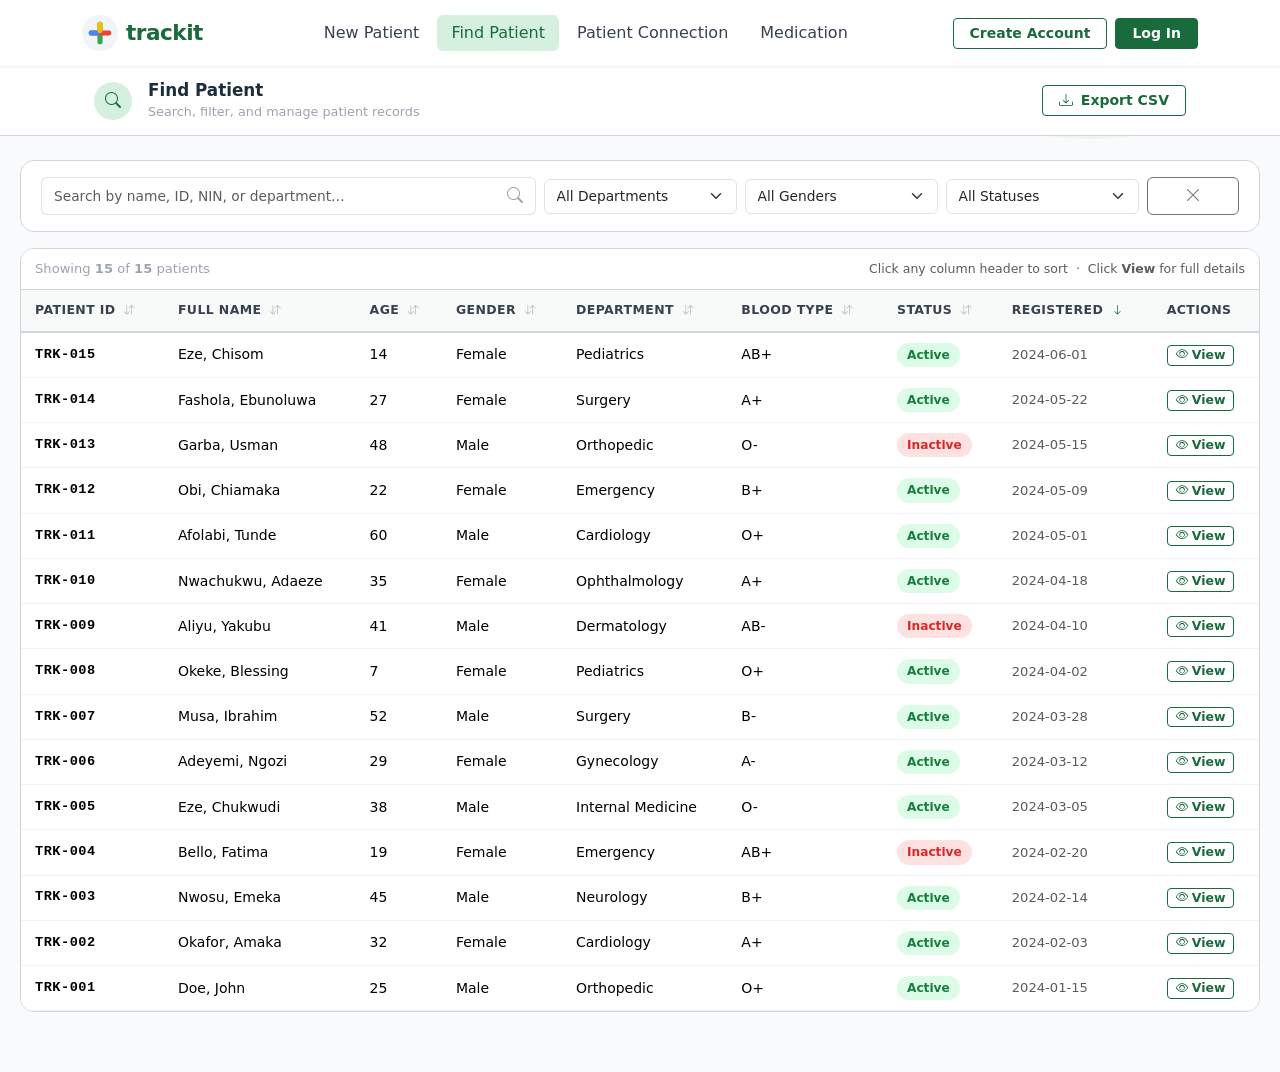
==== find-patient.html @ 2c320062 "feat: add find patient page with search, filter, and table functionality" ====
<!DOCTYPE html>
<html lang="en">

<head>
    <meta charset="UTF-8" />
    <meta name="viewport" content="width=device-width, initial-scale=1.0" />
    <title>Trackit – Find Patient</title>

    <link href="https://cdn.jsdelivr.net/npm/bootstrap@5.3.3/dist/css/bootstrap.min.css" rel="stylesheet" />
    <link href="https://cdn.jsdelivr.net/npm/bootstrap-icons@1.11.3/font/bootstrap-icons.min.css" rel="stylesheet" />
    <link rel="stylesheet" href="css/styles.css" />

    <style>
        body {
            background: var(--bg);
        }

        .page-deco {
            position: fixed;
            top: 0;
            right: 0;
            width: 28%;
            z-index: 0;
            pointer-events: none;
            opacity: .4;
        }

        /* ── Page header ───────────────────────── */
        .page-header {
            position: relative;
            z-index: 10;
            background: white;
            border-bottom: 1.5px solid var(--border);
            padding: 14px 0;
        }

        .page-header h1 {
            font-size: 1.05rem;
            font-weight: 700;
            color: var(--text-dark);
            margin: 0;
        }

        .page-header p {
            font-size: .8rem;
            color: var(--text-muted);
            margin: 2px 0 0;
        }

        /* ── Content area ──────────────────────── */
        .content-wrap {
            position: relative;
            z-index: 10;
            max-width: 1280px;
            margin: 24px auto 60px;
            padding: 0 20px;
        }

        /* ── Filter bar ────────────────────────── */
        .filter-bar {
            background: white;
            border: 1.5px solid var(--border);
            border-radius: var(--radius-lg);
            padding: 16px 20px;
            margin-bottom: 16px;
        }

        .filter-bar .form-control,
        .filter-bar .form-select {
            font-size: .86rem;
        }

        #searchInput {
            border-right: none;
        }

        .search-icon-addon {
            background: white;
            border-left: none;
            color: var(--text-muted);
        }

        /* ── Table card ────────────────────────── */
        .table-card {
            background: white;
            border: 1.5px solid var(--border);
            border-radius: var(--radius-lg);
            overflow: hidden;
        }

        .table-card .table {
            margin: 0;
            font-size: .875rem;
        }

        .table-card .table thead th {
            position: sticky;
            top: 0;
            z-index: 5;
            background: #f8faf9;
            border-bottom: 2px solid var(--border);
            color: var(--text-mid);
            font-weight: 600;
            font-size: .78rem;
            text-transform: uppercase;
            letter-spacing: .4px;
            padding: 11px 14px;
            white-space: nowrap;
        }

        .table-card .table tbody td {
            padding: 10px 14px;
            vertical-align: middle;
            border-color: #f0f2f4;
        }

        .table-card .table tbody tr:hover {
            background: #f8fdf9;
        }

        /* Sortable column header */
        .sort-th {
            cursor: pointer;
            user-select: none;
        }

        .sort-th:hover {
            background: var(--green-light) !important;
            color: var(--green-dark);
        }

        .sort-icon {
            font-size: .68rem;
            opacity: .35;
            margin-left: 4px;
            transition: opacity .15s;
        }

        .sort-icon.active {
            opacity: 1;
            color: var(--green-dark);
        }

        /* Patient ID cell */
        .patient-id-cell {
            font-family: monospace;
            font-size: .85rem;
            font-weight: 700;
            color: var(--green-dark);
            letter-spacing: .5px;
        }

        /* ── Result count bar ──────────────────── */
        .result-bar {
            display: flex;
            align-items: center;
            justify-content: space-between;
            padding: 10px 14px;
            border-bottom: 1.5px solid var(--border);
            background: white;
            font-size: .82rem;
        }

        #resultCount {
            color: var(--text-muted);
        }

        /* ── Patient detail modal ──────────────── */
        .modal-detail-grid {
            display: grid;
            grid-template-columns: 1fr 1fr;
            gap: 12px 24px;
        }

        .detail-item label {
            font-size: .72rem;
            font-weight: 700;
            text-transform: uppercase;
            letter-spacing: .4px;
            color: var(--text-muted);
            margin-bottom: 2px;
        }

        .detail-item p {
            font-size: .9rem;
            font-weight: 500;
            color: var(--text-dark);
            margin: 0;
        }

        .modal-section-title {
            font-size: .78rem;
            font-weight: 700;
            text-transform: uppercase;
            letter-spacing: .5px;
            color: var(--green-dark);
            margin: 16px 0 10px;
            display: flex;
            align-items: center;
            gap: 8px;
        }

        .modal-section-title::after {
            content: '';
            flex: 1;
            height: 1px;
            background: var(--border);
        }

        @media (max-width: 768px) {
            .content-wrap {
                padding: 0 12px;
            }

            .page-deco {
                display: none;
            }

            .modal-detail-grid {
                grid-template-columns: 1fr;
            }

            .filter-row {
                flex-direction: column;
            }
        }
    </style>
</head>

<body>

    <!-- Subtle decoration -->
    <svg class="page-deco" viewBox="0 0 500 400" fill="none" xmlns="http://www.w3.org/2000/svg" aria-hidden="true">
        <path d="M500 0 L0 0 L0 180
             C80 158,190 215,320 185
             C420 162,475 200,500 185 Z" fill="#d6f0e0" />
    </svg>

    <!-- ── Navbar ─────────────────────────────────────── -->
    <nav class="navbar navbar-expand-lg" style="position:relative;z-index:200;">
        <div class="container-xl">
            <a class="navbar-brand d-flex align-items-center gap-2" href="index.html">
                <svg width="36" height="36" viewBox="0 0 42 42" fill="none" aria-hidden="true">
                    <circle cx="21" cy="21" r="21" fill="#f1f5f9" />
                    <rect x="18" y="8" width="6" height="26" rx="2" fill="#34a853" />
                    <rect x="8" y="18" width="26" height="6" rx="2" fill="#ea4335" />
                    <rect x="8" y="18" width="13" height="6" rx="2" fill="#4285f4" />
                    <rect x="18" y="8" width="6" height="13" rx="2" fill="#fbbc05" />
                </svg>
                <span class="brand-name">trackit</span>
            </a>
            <button class="navbar-toggler border-0" type="button" data-bs-toggle="collapse" data-bs-target="#navMenu"
                aria-controls="navMenu" aria-expanded="false" aria-label="Toggle navigation">
                <span class="navbar-toggler-icon"></span>
            </button>
            <div class="collapse navbar-collapse" id="navMenu">
                <ul class="navbar-nav mx-auto gap-1">
                    <li class="nav-item">
                        <a class="nav-link" href="new-patient.html">New Patient</a>
                    </li>
                    <li class="nav-item">
                        <a class="nav-link active" href="find-patient.html">Find Patient</a>
                    </li>
                    <li class="nav-item"><a class="nav-link" href="#">Patient Connection</a></li>
                    <li class="nav-item"><a class="nav-link" href="#">Medication</a></li>
                </ul>
                <div class="d-flex gap-2 mt-2 mt-lg-0">
                    <a href="#" class="btn btn-outline-primary btn-sm px-3">Create Account</a>
                    <a href="login.html" class="btn btn-primary btn-sm px-3">Log In</a>
                </div>
            </div>
        </div>
    </nav>

    <!-- ── Page header ─────────────────────────────────── -->
    <div class="page-header">
        <div class="container-xl px-4">
            <div class="d-flex align-items-center justify-content-between">
                <div class="d-flex align-items-center gap-3">
                    <div style="width:38px;height:38px;border-radius:50%;
                      background:var(--green-light);display:flex;
                      align-items:center;justify-content:center;flex-shrink:0;">
                        <i class="bi bi-search" style="color:var(--green-dark);"></i>
                    </div>
                    <div>
                        <h1>Find Patient</h1>
                        <p>Search, filter, and manage patient records</p>
                    </div>
                </div>
                <button id="exportBtn" class="btn btn-outline-primary btn-sm px-3 d-flex align-items-center gap-2">
                    <i class="bi bi-download"></i>
                    <span class="d-none d-sm-inline">Export CSV</span>
                </button>
            </div>
        </div>
    </div>

    <!-- ── Main content ────────────────────────────────── -->
    <div class="content-wrap">

        <!-- Filter bar -->
        <div class="filter-bar">
            <div class="row g-2 align-items-center">
                <!-- Search -->
                <div class="col-12 col-md-5">
                    <div class="input-group">
                        <input type="text" id="searchInput" class="form-control"
                            placeholder="Search by name, ID, NIN, or department…" autocomplete="off" />
                        <span class="input-group-text search-icon-addon">
                            <i class="bi bi-search"></i>
                        </span>
                    </div>
                </div>
                <!-- Department filter -->
                <div class="col-6 col-md-2">
                    <select id="deptFilter" class="form-select">
                        <option value="">All Departments</option>
                    </select>
                </div>
                <!-- Gender filter -->
                <div class="col-6 col-md-2">
                    <select id="genderFilter" class="form-select">
                        <option value="">All Genders</option>
                        <option value="Male">Male</option>
                        <option value="Female">Female</option>
                    </select>
                </div>
                <!-- Status filter -->
                <div class="col-6 col-md-2">
                    <select id="statusFilter" class="form-select">
                        <option value="">All Statuses</option>
                        <option value="Active">Active</option>
                        <option value="Inactive">Inactive</option>
                    </select>
                </div>
                <!-- Clear filters -->
                <div class="col-6 col-md-1">
                    <button id="clearFiltersBtn" class="btn btn-outline-secondary w-100" title="Clear all filters">
                        <i class="bi bi-x-lg"></i>
                    </button>
                </div>
            </div>
        </div>

        <!-- Table card -->
        <div class="table-card">

            <!-- Result count + quick info -->
            <div class="result-bar">
                <span id="resultCount">Loading…</span>
                <span class="text-muted d-none d-sm-inline" style="font-size:.78rem;">
                    Click any column header to sort &nbsp;·&nbsp;
                    Click <strong>View</strong> for full details
                </span>
            </div>

            <!-- Responsive table wrapper -->
            <div class="table-responsive">
                <table class="table table-hover align-middle">
                    <thead>
                        <tr>
                            <th class="sort-th" data-col="id">
                                Patient ID <i class="bi bi-arrow-down-up sort-icon" id="icon-id"></i>
                            </th>
                            <th class="sort-th" data-col="lastName">
                                Full Name <i class="bi bi-arrow-down-up sort-icon" id="icon-lastName"></i>
                            </th>
                            <th class="sort-th" data-col="age">
                                Age <i class="bi bi-arrow-down-up sort-icon" id="icon-age"></i>
                            </th>
                            <th class="sort-th" data-col="gender">
                                Gender <i class="bi bi-arrow-down-up sort-icon" id="icon-gender"></i>
                            </th>
                            <th class="sort-th" data-col="department">
                                Department <i class="bi bi-arrow-down-up sort-icon" id="icon-department"></i>
                            </th>
                            <th class="sort-th" data-col="bloodType">
                                Blood Type <i class="bi bi-arrow-down-up sort-icon" id="icon-bloodType"></i>
                            </th>
                            <th class="sort-th" data-col="status">
                                Status <i class="bi bi-arrow-down-up sort-icon" id="icon-status"></i>
                            </th>
                            <th class="sort-th" data-col="registeredDate">
                                Registered <i class="bi bi-arrow-down sort-icon active" id="icon-registeredDate"></i>
                            </th>
                            <th>Actions</th>
                        </tr>
                    </thead>
                    <tbody id="patientTableBody">
                        <tr>
                            <td colspan="9" class="text-center py-4 text-muted">
                                <div class="spinner-border spinner-border-sm me-2" role="status" aria-hidden="true">
                                </div>
                                Loading patients…
                            </td>
                        </tr>
                    </tbody>
                </table>
            </div>

        </div><!-- /.table-card -->

    </div><!-- /.content-wrap -->

    <!-- ── Patient detail modal ─────────────────────────── -->
    <div class="modal fade" id="patientModal" tabindex="-1" aria-labelledby="patientModalLabel" aria-hidden="true">
        <div class="modal-dialog modal-lg modal-dialog-scrollable">
            <div class="modal-content">

                <div class="modal-header border-0 pb-0">
                    <div>
                        <div class="d-flex align-items-center gap-3 mb-1">
                            <span class="fw-bold" style="font-family:monospace;font-size:1.1rem;
                                           color:var(--green-dark);" id="modalPatientId">TRK-000</span>
                            <span id="modalStatusBadge" class="badge-active">Active</span>
                        </div>
                        <h5 class="modal-title fw-bold" id="patientModalLabel"
                            style="color:var(--text-dark);font-size:1.2rem;" id="modalName">Patient Name</h5>
                    </div>
                    <button type="button" class="btn-close" data-bs-dismiss="modal" aria-label="Close"></button>
                </div>

                <div class="modal-body pt-0">

                    <div class="modal-section-title">Personal Information</div>
                    <div class="modal-detail-grid">
                        <div class="detail-item">
                            <label>National ID (NIN)</label>
                            <p id="modalNin">—</p>
                        </div>
                        <div class="detail-item">
                            <label>Gender</label>
                            <p id="modalGender">—</p>
                        </div>
                        <div class="detail-item">
                            <label>Age</label>
                            <p id="modalAge">—</p>
                        </div>
                        <div class="detail-item">
                            <label>Date of Birth</label>
                            <p id="modalDob">—</p>
                        </div>
                        <div class="detail-item">
                            <label>Mobile Number</label>
                            <p id="modalMobile">—</p>
                        </div>
                        <div class="detail-item">
                            <label>Email Address</label>
                            <p id="modalEmail">—</p>
                        </div>
                        <div class="detail-item">
                            <label>Blood Type</label>
                            <p id="modalBloodType">—</p>
                        </div>
                        <div class="detail-item">
                            <label>Genotype</label>
                            <p id="modalGenotype">—</p>
                        </div>
                        <div class="detail-item">
                            <label>Department</label>
                            <p id="modalDept">—</p>
                        </div>
                        <div class="detail-item">
                            <label>Marital Status</label>
                            <p id="modalMarital">—</p>
                        </div>
                    </div>

                    <div class="modal-section-title">Address</div>
                    <div class="modal-detail-grid">
                        <div class="detail-item col-span-2">
                            <label>Street Address</label>
                            <p id="modalStreet">—</p>
                        </div>
                        <div class="detail-item">
                            <label>City / LGA</label>
                            <p id="modalCity">—</p>
                        </div>
                        <div class="detail-item">
                            <label>State</label>
                            <p id="modalState">—</p>
                        </div>
                        <div class="detail-item">
                            <label>Country</label>
                            <p id="modalCountry">—</p>
                        </div>
                        <div class="detail-item">
                            <label>ZIP / Postal Code</label>
                            <p id="modalZip">—</p>
                        </div>
                    </div>

                    <div class="modal-section-title">Registration</div>
                    <div class="modal-detail-grid">
                        <div class="detail-item">
                            <label>Registered Date</label>
                            <p id="modalRegistered">—</p>
                        </div>
                        <div class="detail-item">
                            <label>Record Status</label>
                            <p id="modalStatusText">—</p>
                        </div>
                    </div>

                </div><!-- /.modal-body -->

                <div class="modal-footer border-0 pt-0">
                    <a id="modalNewPatientLink" href="new-patient.html" class="btn btn-primary btn-sm px-3">
                        <i class="bi bi-person-plus me-1"></i>Register Another
                    </a>
                    <button type="button" class="btn btn-outline-secondary btn-sm px-3"
                        data-bs-dismiss="modal">Close</button>
                </div>

            </div>
        </div>
    </div>

    <!-- Toast container -->
    <div id="toastContainer" aria-live="polite" aria-atomic="true"></div>

    <script src="https://cdn.jsdelivr.net/npm/bootstrap@5.3.3/dist/js/bootstrap.bundle.min.js"></script>
    <!-- data.js MUST load before find-patient.js -->
    <script src="js/data.js"></script>
    <script src="js/find-patient.js"></script>
</body>

</html>
---- css/styles.css ----
/* ================================================================
   TRACKIT — Shared Stylesheet
   Bootstrap 5 overrides + custom design tokens + components
   ================================================================ */

:root {
	--green-dark: #1a6b3c;
	--green-main: #2e9e60;
	--green-light: #d6f0e0;
	--text-dark: #1a2e3b;
	--text-mid: #374151;
	--text-muted: #9ca3af;
	--border: #d1d5db;
	--white: #ffffff;
	--bg: #f9fafb;
	--radius-md: 8px;
	--radius-lg: 14px;
	--shadow-sm: 0 1px 3px rgba(0, 0, 0, .08);
	--shadow-md: 0 4px 16px rgba(0, 0, 0, .10);
}

/* ── Base ──────────────────────────────────────────── */
body {
	font-family: 'Segoe UI', system-ui, -apple-system, sans-serif;
	background: var(--bg);
	color: var(--text-mid);
}

/* ── Bootstrap primary overrides ───────────────────── */
.btn-primary {
	background-color: var(--green-dark) !important;
	border-color: var(--green-dark) !important;
	font-weight: 600;
}

.btn-primary:hover,
.btn-primary:focus,
.btn-primary:active {
	background-color: var(--green-main) !important;
	border-color: var(--green-main) !important;
	box-shadow: 0 0 0 0.2rem rgba(46, 158, 96, .3) !important;
}

.btn-outline-primary {
	color: var(--green-dark) !important;
	border-color: var(--green-dark) !important;
	font-weight: 600;
}

.btn-outline-primary:hover,
.btn-outline-primary:focus {
	background-color: var(--green-dark) !important;
	color: var(--white) !important;
}

.form-control:focus,
.form-select:focus {
	border-color: var(--green-main);
	box-shadow: 0 0 0 0.2rem rgba(46, 158, 96, .2);
}

.text-primary {
	color: var(--green-dark) !important;
}

.bg-primary {
	background-color: var(--green-dark) !important;
}

.border-primary {
	border-color: var(--green-dark) !important;
}

/* ── Navbar ─────────────────────────────────────────── */
.navbar {
	background: var(--white);
	box-shadow: var(--shadow-sm);
	padding: 10px 0;
	position: relative;
	z-index: 200;
}

.brand-name {
	font-size: 1.35rem;
	font-weight: 800;
	color: var(--green-dark);
	letter-spacing: -0.5px;
}

.navbar-nav .nav-link {
	color: var(--text-mid) !important;
	font-weight: 500;
	padding: 6px 14px !important;
	border-radius: 6px;
	transition: background 0.15s, color 0.15s;
}

.navbar-nav .nav-link:hover,
.navbar-nav .nav-link.active {
	color: var(--green-dark) !important;
	background: var(--green-light);
}

.navbar-toggler:focus {
	box-shadow: none;
}

/* ── Wave decorations ───────────────────────────────── */
.wave-light {
	position: fixed;
	right: 0;
	top: 60px;
	width: 52%;
	z-index: 0;
	pointer-events: none;
}

.wave-dark {
	position: fixed;
	right: 0;
	bottom: 0;
	width: 100%;
	z-index: 0;
	pointer-events: none;
}

/* ── Section headings ───────────────────────────────── */
.section-heading {
	display: flex;
	align-items: center;
	gap: 10px;
	margin-bottom: 14px;
}

.section-heading h2 {
	font-size: 1rem;
	font-weight: 700;
	color: var(--text-dark);
	margin: 0;
}

.section-icon {
	width: 32px;
	height: 32px;
	border-radius: 50%;
	background: var(--green-light);
	display: flex;
	align-items: center;
	justify-content: center;
	flex-shrink: 0;
}

.section-icon svg {
	width: 16px;
	height: 16px;
	fill: var(--green-dark);
}

/* ── Cards ──────────────────────────────────────────── */
.trackit-card {
	background: var(--white);
	border: 1.5px solid var(--border);
	border-radius: var(--radius-lg);
	padding: 22px 24px;
}

/* ── Sortable table ─────────────────────────────────── */
.table-sortable th[data-col] {
	cursor: pointer;
	user-select: none;
	white-space: nowrap;
}

.table-sortable th[data-col]:hover {
	background: var(--green-light);
	color: var(--green-dark);
}

.sort-icon {
	font-size: 0.72rem;
	opacity: 0.4;
	margin-left: 4px;
	transition: opacity 0.15s;
}

.sort-icon.active {
	opacity: 1;
	color: var(--green-dark);
}

/* ── Status badges ──────────────────────────────────── */
.badge-active {
	background: #dcfce7;
	color: #15803d;
	font-weight: 600;
	padding: 3px 10px;
	border-radius: 20px;
	font-size: 0.76rem;
	display: inline-block;
}

.badge-inactive {
	background: #fee2e2;
	color: #dc2626;
	font-weight: 600;
	padding: 3px 10px;
	border-radius: 20px;
	font-size: 0.76rem;
	display: inline-block;
}

/* ── Photo upload preview ────────────────────────────── */
.photo-preview {
	width: 100%;
	aspect-ratio: 4 / 3;
	border: 1.5px dashed var(--border);
	border-radius: var(--radius-md);
	background: repeating-conic-gradient(#f0f0f0 0% 25%, #fafafa 0% 50%) 0 0 / 20px 20px;
	display: flex;
	align-items: center;
	justify-content: center;
	overflow: hidden;
}

.photo-preview img {
	width: 100%;
	height: 100%;
	object-fit: cover;
	display: block;
}

/* ── Toast container ─────────────────────────────────── */
#toastContainer {
	position: fixed;
	top: 20px;
	right: 20px;
	z-index: 9999;
}

/* ── Login page ──────────────────────────────────────── */
.login-wrap {
	min-height: calc(100vh - 64px);
	display: flex;
	align-items: center;
	justify-content: center;
	position: relative;
	z-index: 10;
	padding: 40px 16px;
}

.login-card {
	background: var(--white);
	border: 1.5px solid var(--border);
	border-radius: var(--radius-lg);
	padding: 40px 40px 36px;
	width: 100%;
	max-width: 440px;
	box-shadow: var(--shadow-md);
}

/* ── Hero page ───────────────────────────────────────── */
.hero-wrap {
	position: relative;
	z-index: 10;
	min-height: calc(100vh - 64px);
	display: flex;
	align-items: center;
	justify-content: center;
	text-align: center;
	padding: 60px 16px;
}

.hero-wrap h1 {
	font-size: clamp(2rem, 5vw, 3rem);
	font-weight: 800;
	color: var(--text-dark);
	line-height: 1.2;
	margin-bottom: 20px;
}

.hero-wrap h1 em {
	font-style: italic;
}

.hero-wrap h1 span {
	color: var(--green-dark);
}

.hero-wrap p {
	font-size: 1.05rem;
	color: var(--text-mid);
	max-width: 540px;
	margin: 0 auto 32px;
	line-height: 1.7;
}

.stats-row {
	display: flex;
	justify-content: center;
	gap: 40px;
	margin-top: 48px;
	flex-wrap: wrap;
}

.stat-item {
	text-align: center;
}

.stat-number {
	font-size: 2rem;
	font-weight: 800;
	color: var(--green-dark);
	line-height: 1;
}

.stat-label {
	font-size: 0.82rem;
	color: var(--text-muted);
	margin-top: 4px;
}

/* ── New Patient page ────────────────────────────────── */
.patient-grid {
	position: relative;
	z-index: 10;
	display: grid;
	grid-template-columns: 1fr 300px;
	gap: 24px;
	max-width: 1160px;
	margin: 28px auto;
	padding: 0 24px;
}

.form-field-row {
	display: grid;
	grid-template-columns: 130px 1fr;
	align-items: center;
	gap: 8px;
	margin-bottom: 10px;
}

.form-field-row label {
	font-size: 0.875rem;
	color: var(--text-mid);
	white-space: nowrap;
	font-weight: 500;
}

.form-2col {
	display: grid;
	grid-template-columns: 1fr 1fr;
	gap: 0 28px;
}

.action-row {
	position: relative;
	z-index: 10;
	display: flex;
	justify-content: center;
	gap: 14px;
	padding: 16px 24px 40px;
}

/* ── Find Patient page ───────────────────────────────── */
.find-wrap {
	position: relative;
	z-index: 10;
	max-width: 1280px;
	margin: 28px auto;
	padding: 0 24px;
}

.filter-bar {
	background: var(--white);
	border: 1.5px solid var(--border);
	border-radius: var(--radius-lg);
	padding: 16px 20px;
	margin-bottom: 20px;
}

.table-card {
	background: var(--white);
	border: 1.5px solid var(--border);
	border-radius: var(--radius-lg);
	overflow: hidden;
}

/* ── Responsive ──────────────────────────────────────── */
@media (max-width: 991px) {
	.patient-grid {
		grid-template-columns: 1fr;
	}

	.form-2col {
		grid-template-columns: 1fr;
	}
}

@media (max-width: 768px) {

	.wave-light,
	.wave-dark {
		display: none;
	}

	.login-card {
		padding: 28px 20px;
	}

	.form-field-row {
		grid-template-columns: 1fr;
		gap: 4px;
	}

	.patient-grid {
		padding: 0 12px;
		margin: 16px auto;
	}

	.find-wrap {
		padding: 0 12px;
	}

	.stats-row {
		gap: 24px;
	}
}
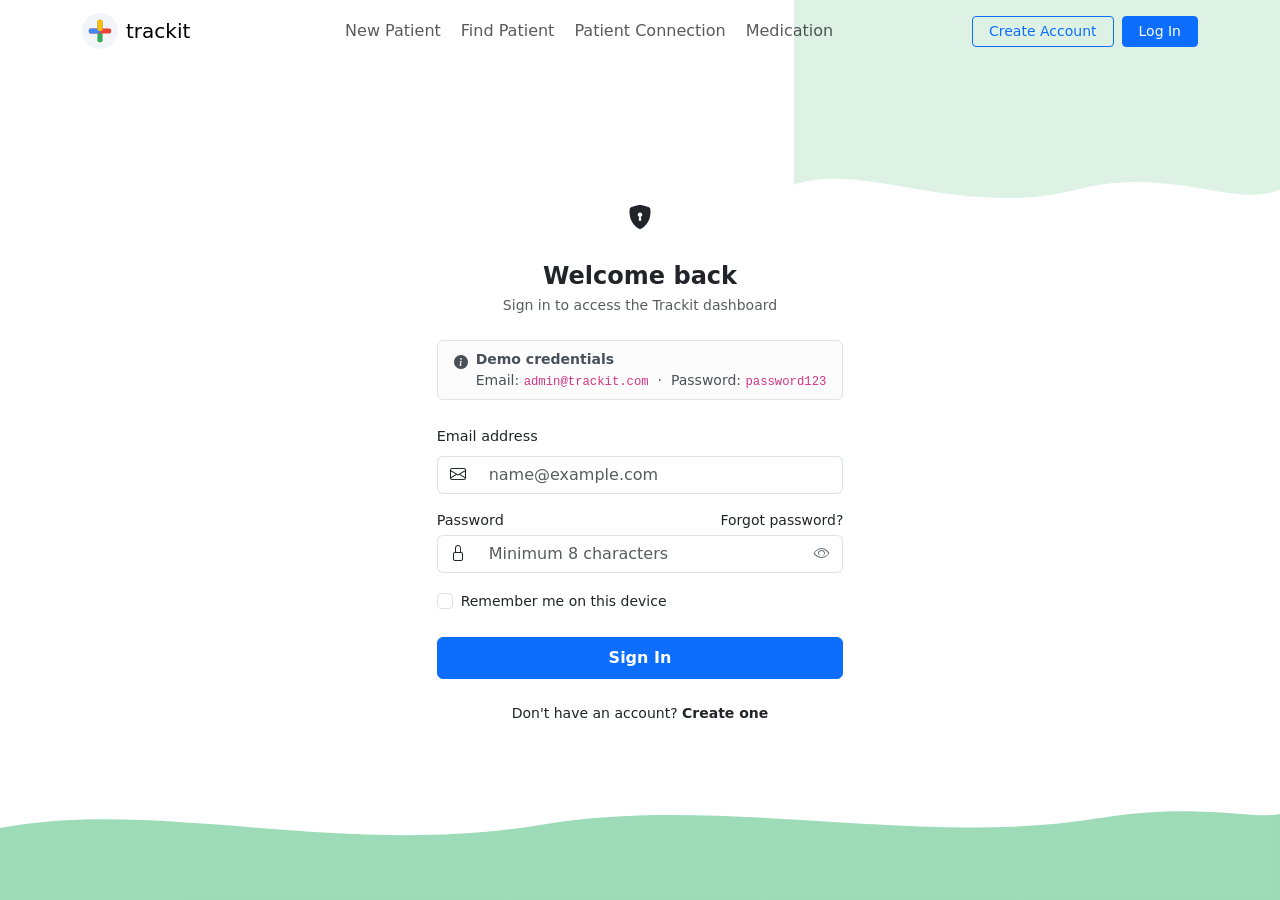
==== commit 3ecc7e43: "feat: wire frontend to REST API, add ECG analyse button Co-Authored-By: Claude Sonnet 4.6 <noreply@a" ====
--- a/find-patient.html
+++ b/find-patient.html
@@ -1,528 +1,506 @@
 <!DOCTYPE html>
 <html lang="en">
-
 <head>
-    <meta charset="UTF-8" />
-    <meta name="viewport" content="width=device-width, initial-scale=1.0" />
-    <title>Trackit – Find Patient</title>
-
-    <link href="https://cdn.jsdelivr.net/npm/bootstrap@5.3.3/dist/css/bootstrap.min.css" rel="stylesheet" />
-    <link href="https://cdn.jsdelivr.net/npm/bootstrap-icons@1.11.3/font/bootstrap-icons.min.css" rel="stylesheet" />
-    <link rel="stylesheet" href="css/styles.css" />
-
-    <style>
-        body {
-            background: var(--bg);
-        }
-
-        .page-deco {
-            position: fixed;
-            top: 0;
-            right: 0;
-            width: 28%;
-            z-index: 0;
-            pointer-events: none;
-            opacity: .4;
-        }
-
-        /* ── Page header ───────────────────────── */
-        .page-header {
-            position: relative;
-            z-index: 10;
-            background: white;
-            border-bottom: 1.5px solid var(--border);
-            padding: 14px 0;
-        }
-
-        .page-header h1 {
-            font-size: 1.05rem;
-            font-weight: 700;
-            color: var(--text-dark);
-            margin: 0;
-        }
-
-        .page-header p {
-            font-size: .8rem;
-            color: var(--text-muted);
-            margin: 2px 0 0;
-        }
-
-        /* ── Content area ──────────────────────── */
-        .content-wrap {
-            position: relative;
-            z-index: 10;
-            max-width: 1280px;
-            margin: 24px auto 60px;
-            padding: 0 20px;
-        }
-
-        /* ── Filter bar ────────────────────────── */
-        .filter-bar {
-            background: white;
-            border: 1.5px solid var(--border);
-            border-radius: var(--radius-lg);
-            padding: 16px 20px;
-            margin-bottom: 16px;
-        }
-
-        .filter-bar .form-control,
-        .filter-bar .form-select {
-            font-size: .86rem;
-        }
-
-        #searchInput {
-            border-right: none;
-        }
-
-        .search-icon-addon {
-            background: white;
-            border-left: none;
-            color: var(--text-muted);
-        }
-
-        /* ── Table card ────────────────────────── */
-        .table-card {
-            background: white;
-            border: 1.5px solid var(--border);
-            border-radius: var(--radius-lg);
-            overflow: hidden;
-        }
-
-        .table-card .table {
-            margin: 0;
-            font-size: .875rem;
-        }
-
-        .table-card .table thead th {
-            position: sticky;
-            top: 0;
-            z-index: 5;
-            background: #f8faf9;
-            border-bottom: 2px solid var(--border);
-            color: var(--text-mid);
-            font-weight: 600;
-            font-size: .78rem;
-            text-transform: uppercase;
-            letter-spacing: .4px;
-            padding: 11px 14px;
-            white-space: nowrap;
-        }
-
-        .table-card .table tbody td {
-            padding: 10px 14px;
-            vertical-align: middle;
-            border-color: #f0f2f4;
-        }
-
-        .table-card .table tbody tr:hover {
-            background: #f8fdf9;
-        }
-
-        /* Sortable column header */
-        .sort-th {
-            cursor: pointer;
-            user-select: none;
-        }
-
-        .sort-th:hover {
-            background: var(--green-light) !important;
-            color: var(--green-dark);
-        }
-
-        .sort-icon {
-            font-size: .68rem;
-            opacity: .35;
-            margin-left: 4px;
-            transition: opacity .15s;
-        }
-
-        .sort-icon.active {
-            opacity: 1;
-            color: var(--green-dark);
-        }
-
-        /* Patient ID cell */
-        .patient-id-cell {
-            font-family: monospace;
-            font-size: .85rem;
-            font-weight: 700;
-            color: var(--green-dark);
-            letter-spacing: .5px;
-        }
-
-        /* ── Result count bar ──────────────────── */
-        .result-bar {
-            display: flex;
-            align-items: center;
-            justify-content: space-between;
-            padding: 10px 14px;
-            border-bottom: 1.5px solid var(--border);
-            background: white;
-            font-size: .82rem;
-        }
-
-        #resultCount {
-            color: var(--text-muted);
-        }
-
-        /* ── Patient detail modal ──────────────── */
-        .modal-detail-grid {
-            display: grid;
-            grid-template-columns: 1fr 1fr;
-            gap: 12px 24px;
-        }
-
-        .detail-item label {
-            font-size: .72rem;
-            font-weight: 700;
-            text-transform: uppercase;
-            letter-spacing: .4px;
-            color: var(--text-muted);
-            margin-bottom: 2px;
-        }
-
-        .detail-item p {
-            font-size: .9rem;
-            font-weight: 500;
-            color: var(--text-dark);
-            margin: 0;
-        }
-
-        .modal-section-title {
-            font-size: .78rem;
-            font-weight: 700;
-            text-transform: uppercase;
-            letter-spacing: .5px;
-            color: var(--green-dark);
-            margin: 16px 0 10px;
-            display: flex;
-            align-items: center;
-            gap: 8px;
-        }
-
-        .modal-section-title::after {
-            content: '';
-            flex: 1;
-            height: 1px;
-            background: var(--border);
-        }
-
-        @media (max-width: 768px) {
-            .content-wrap {
-                padding: 0 12px;
-            }
-
-            .page-deco {
-                display: none;
-            }
-
-            .modal-detail-grid {
-                grid-template-columns: 1fr;
-            }
-
-            .filter-row {
-                flex-direction: column;
-            }
-        }
-    </style>
+  <meta charset="UTF-8" />
+  <meta name="viewport" content="width=device-width, initial-scale=1.0" />
+  <title>Trackit – Find Patient</title>
+
+  <link href="https://cdn.jsdelivr.net/npm/bootstrap@5.3.3/dist/css/bootstrap.min.css" rel="stylesheet" />
+  <link href="https://cdn.jsdelivr.net/npm/bootstrap-icons@1.11.3/font/bootstrap-icons.min.css" rel="stylesheet" />
+  <link rel="stylesheet" href="css/styles.css" />
+
+  <style>
+    body { background: var(--bg); }
+
+    .page-deco {
+      position: fixed;
+      top: 0; right: 0;
+      width: 28%;
+      z-index: 0;
+      pointer-events: none;
+      opacity: .4;
+    }
+
+    /* ── Page header ───────────────────────── */
+    .page-header {
+      position: relative;
+      z-index: 10;
+      background: white;
+      border-bottom: 1.5px solid var(--border);
+      padding: 14px 0;
+    }
+    .page-header h1 {
+      font-size: 1.05rem;
+      font-weight: 700;
+      color: var(--text-dark);
+      margin: 0;
+    }
+    .page-header p {
+      font-size: .8rem;
+      color: var(--text-muted);
+      margin: 2px 0 0;
+    }
+
+    /* ── Content area ──────────────────────── */
+    .content-wrap {
+      position: relative;
+      z-index: 10;
+      max-width: 1280px;
+      margin: 24px auto 60px;
+      padding: 0 20px;
+    }
+
+    /* ── Filter bar ────────────────────────── */
+    .filter-bar {
+      background: white;
+      border: 1.5px solid var(--border);
+      border-radius: var(--radius-lg);
+      padding: 16px 20px;
+      margin-bottom: 16px;
+    }
+    .filter-bar .form-control,
+    .filter-bar .form-select {
+      font-size: .86rem;
+    }
+    #searchInput {
+      border-right: none;
+    }
+    .search-icon-addon {
+      background: white;
+      border-left: none;
+      color: var(--text-muted);
+    }
+
+    /* ── Table card ────────────────────────── */
+    .table-card {
+      background: white;
+      border: 1.5px solid var(--border);
+      border-radius: var(--radius-lg);
+      overflow: hidden;
+    }
+    .table-card .table {
+      margin: 0;
+      font-size: .875rem;
+    }
+    .table-card .table thead th {
+      position: sticky;
+      top: 0;
+      z-index: 5;
+      background: #f8faf9;
+      border-bottom: 2px solid var(--border);
+      color: var(--text-mid);
+      font-weight: 600;
+      font-size: .78rem;
+      text-transform: uppercase;
+      letter-spacing: .4px;
+      padding: 11px 14px;
+      white-space: nowrap;
+    }
+    .table-card .table tbody td {
+      padding: 10px 14px;
+      vertical-align: middle;
+      border-color: #f0f2f4;
+    }
+    .table-card .table tbody tr:hover {
+      background: #f8fdf9;
+    }
+
+    /* Sortable column header */
+    .sort-th {
+      cursor: pointer;
+      user-select: none;
+    }
+    .sort-th:hover {
+      background: var(--green-light) !important;
+      color: var(--green-dark);
+    }
+    .sort-icon {
+      font-size: .68rem;
+      opacity: .35;
+      margin-left: 4px;
+      transition: opacity .15s;
+    }
+    .sort-icon.active {
+      opacity: 1;
+      color: var(--green-dark);
+    }
+
+    /* Patient ID cell */
+    .patient-id-cell {
+      font-family: monospace;
+      font-size: .85rem;
+      font-weight: 700;
+      color: var(--green-dark);
+      letter-spacing: .5px;
+    }
+
+    /* ── Result count bar ──────────────────── */
+    .result-bar {
+      display: flex;
+      align-items: center;
+      justify-content: space-between;
+      padding: 10px 14px;
+      border-bottom: 1.5px solid var(--border);
+      background: white;
+      font-size: .82rem;
+    }
+    #resultCount { color: var(--text-muted); }
+
+    /* ── Patient detail modal ──────────────── */
+    .modal-detail-grid {
+      display: grid;
+      grid-template-columns: 1fr 1fr;
+      gap: 12px 24px;
+    }
+    .detail-item label {
+      font-size: .72rem;
+      font-weight: 700;
+      text-transform: uppercase;
+      letter-spacing: .4px;
+      color: var(--text-muted);
+      margin-bottom: 2px;
+    }
+    .detail-item p {
+      font-size: .9rem;
+      font-weight: 500;
+      color: var(--text-dark);
+      margin: 0;
+    }
+    .modal-section-title {
+      font-size: .78rem;
+      font-weight: 700;
+      text-transform: uppercase;
+      letter-spacing: .5px;
+      color: var(--green-dark);
+      margin: 16px 0 10px;
+      display: flex;
+      align-items: center;
+      gap: 8px;
+    }
+    .modal-section-title::after {
+      content: '';
+      flex: 1;
+      height: 1px;
+      background: var(--border);
+    }
+
+    @media (max-width: 768px) {
+      .content-wrap { padding: 0 12px; }
+      .page-deco { display: none; }
+      .modal-detail-grid { grid-template-columns: 1fr; }
+      .filter-row { flex-direction: column; }
+    }
+  </style>
 </head>
-
 <body>
 
-    <!-- Subtle decoration -->
-    <svg class="page-deco" viewBox="0 0 500 400" fill="none" xmlns="http://www.w3.org/2000/svg" aria-hidden="true">
-        <path d="M500 0 L0 0 L0 180
+  <!-- Subtle decoration -->
+  <svg class="page-deco" viewBox="0 0 500 400" fill="none"
+       xmlns="http://www.w3.org/2000/svg" aria-hidden="true">
+    <path d="M500 0 L0 0 L0 180
              C80 158,190 215,320 185
-             C420 162,475 200,500 185 Z" fill="#d6f0e0" />
-    </svg>
-
-    <!-- ── Navbar ─────────────────────────────────────── -->
-    <nav class="navbar navbar-expand-lg" style="position:relative;z-index:200;">
-        <div class="container-xl">
-            <a class="navbar-brand d-flex align-items-center gap-2" href="index.html">
-                <svg width="36" height="36" viewBox="0 0 42 42" fill="none" aria-hidden="true">
-                    <circle cx="21" cy="21" r="21" fill="#f1f5f9" />
-                    <rect x="18" y="8" width="6" height="26" rx="2" fill="#34a853" />
-                    <rect x="8" y="18" width="26" height="6" rx="2" fill="#ea4335" />
-                    <rect x="8" y="18" width="13" height="6" rx="2" fill="#4285f4" />
-                    <rect x="18" y="8" width="6" height="13" rx="2" fill="#fbbc05" />
-                </svg>
-                <span class="brand-name">trackit</span>
-            </a>
-            <button class="navbar-toggler border-0" type="button" data-bs-toggle="collapse" data-bs-target="#navMenu"
-                aria-controls="navMenu" aria-expanded="false" aria-label="Toggle navigation">
-                <span class="navbar-toggler-icon"></span>
-            </button>
-            <div class="collapse navbar-collapse" id="navMenu">
-                <ul class="navbar-nav mx-auto gap-1">
-                    <li class="nav-item">
-                        <a class="nav-link" href="new-patient.html">New Patient</a>
-                    </li>
-                    <li class="nav-item">
-                        <a class="nav-link active" href="find-patient.html">Find Patient</a>
-                    </li>
-                    <li class="nav-item"><a class="nav-link" href="#">Patient Connection</a></li>
-                    <li class="nav-item"><a class="nav-link" href="#">Medication</a></li>
-                </ul>
-                <div class="d-flex gap-2 mt-2 mt-lg-0">
-                    <a href="#" class="btn btn-outline-primary btn-sm px-3">Create Account</a>
-                    <a href="login.html" class="btn btn-primary btn-sm px-3">Log In</a>
-                </div>
-            </div>
-        </div>
-    </nav>
-
-    <!-- ── Page header ─────────────────────────────────── -->
-    <div class="page-header">
-        <div class="container-xl px-4">
-            <div class="d-flex align-items-center justify-content-between">
-                <div class="d-flex align-items-center gap-3">
-                    <div style="width:38px;height:38px;border-radius:50%;
+             C420 162,475 200,500 185 Z"
+          fill="#d6f0e0"/>
+  </svg>
+
+  <!-- ── Navbar ─────────────────────────────────────── -->
+  <nav class="navbar navbar-expand-lg" style="position:relative;z-index:200;">
+    <div class="container-xl">
+      <a class="navbar-brand d-flex align-items-center gap-2" href="index.html">
+        <svg width="36" height="36" viewBox="0 0 42 42" fill="none" aria-hidden="true">
+          <circle cx="21" cy="21" r="21" fill="#f1f5f9"/>
+          <rect x="18" y="8"  width="6" height="26" rx="2" fill="#34a853"/>
+          <rect x="8"  y="18" width="26" height="6"  rx="2" fill="#ea4335"/>
+          <rect x="8"  y="18" width="13" height="6"  rx="2" fill="#4285f4"/>
+          <rect x="18" y="8"  width="6"  height="13" rx="2" fill="#fbbc05"/>
+        </svg>
+        <span class="brand-name">trackit</span>
+      </a>
+      <button class="navbar-toggler border-0" type="button"
+              data-bs-toggle="collapse" data-bs-target="#navMenu"
+              aria-controls="navMenu" aria-expanded="false"
+              aria-label="Toggle navigation">
+        <span class="navbar-toggler-icon"></span>
+      </button>
+      <div class="collapse navbar-collapse" id="navMenu">
+        <ul class="navbar-nav mx-auto gap-1">
+          <li class="nav-item">
+            <a class="nav-link" href="new-patient.html">New Patient</a>
+          </li>
+          <li class="nav-item">
+            <a class="nav-link active" href="find-patient.html">Find Patient</a>
+          </li>
+          <li class="nav-item"><a class="nav-link" href="patient-connection.html">Patient Connection</a></li>
+          <li class="nav-item"><a class="nav-link" href="#">Medication</a></li>
+        </ul>
+        <div class="d-flex gap-2 mt-2 mt-lg-0">
+          <a href="#" class="btn btn-outline-primary btn-sm px-3">Create Account</a>
+          <a href="login.html" class="btn btn-primary btn-sm px-3">Log In</a>
+        </div>
+      </div>
+    </div>
+  </nav>
+
+  <!-- ── Page header ─────────────────────────────────── -->
+  <div class="page-header">
+    <div class="container-xl px-4">
+      <div class="d-flex align-items-center justify-content-between">
+        <div class="d-flex align-items-center gap-3">
+          <div style="width:38px;height:38px;border-radius:50%;
                       background:var(--green-light);display:flex;
                       align-items:center;justify-content:center;flex-shrink:0;">
-                        <i class="bi bi-search" style="color:var(--green-dark);"></i>
-                    </div>
-                    <div>
-                        <h1>Find Patient</h1>
-                        <p>Search, filter, and manage patient records</p>
-                    </div>
-                </div>
-                <button id="exportBtn" class="btn btn-outline-primary btn-sm px-3 d-flex align-items-center gap-2">
-                    <i class="bi bi-download"></i>
-                    <span class="d-none d-sm-inline">Export CSV</span>
-                </button>
-            </div>
-        </div>
+            <i class="bi bi-search" style="color:var(--green-dark);"></i>
+          </div>
+          <div>
+            <h1>Find Patient</h1>
+            <p>Search, filter, and manage patient records</p>
+          </div>
+        </div>
+        <button id="exportBtn" class="btn btn-outline-primary btn-sm px-3 d-flex align-items-center gap-2">
+          <i class="bi bi-download"></i>
+          <span class="d-none d-sm-inline">Export CSV</span>
+        </button>
+      </div>
     </div>
-
-    <!-- ── Main content ────────────────────────────────── -->
-    <div class="content-wrap">
-
-        <!-- Filter bar -->
-        <div class="filter-bar">
-            <div class="row g-2 align-items-center">
-                <!-- Search -->
-                <div class="col-12 col-md-5">
-                    <div class="input-group">
-                        <input type="text" id="searchInput" class="form-control"
-                            placeholder="Search by name, ID, NIN, or department…" autocomplete="off" />
-                        <span class="input-group-text search-icon-addon">
-                            <i class="bi bi-search"></i>
-                        </span>
-                    </div>
-                </div>
-                <!-- Department filter -->
-                <div class="col-6 col-md-2">
-                    <select id="deptFilter" class="form-select">
-                        <option value="">All Departments</option>
-                    </select>
-                </div>
-                <!-- Gender filter -->
-                <div class="col-6 col-md-2">
-                    <select id="genderFilter" class="form-select">
-                        <option value="">All Genders</option>
-                        <option value="Male">Male</option>
-                        <option value="Female">Female</option>
-                    </select>
-                </div>
-                <!-- Status filter -->
-                <div class="col-6 col-md-2">
-                    <select id="statusFilter" class="form-select">
-                        <option value="">All Statuses</option>
-                        <option value="Active">Active</option>
-                        <option value="Inactive">Inactive</option>
-                    </select>
-                </div>
-                <!-- Clear filters -->
-                <div class="col-6 col-md-1">
-                    <button id="clearFiltersBtn" class="btn btn-outline-secondary w-100" title="Clear all filters">
-                        <i class="bi bi-x-lg"></i>
-                    </button>
-                </div>
-            </div>
-        </div>
-
-        <!-- Table card -->
-        <div class="table-card">
-
-            <!-- Result count + quick info -->
-            <div class="result-bar">
-                <span id="resultCount">Loading…</span>
-                <span class="text-muted d-none d-sm-inline" style="font-size:.78rem;">
-                    Click any column header to sort &nbsp;·&nbsp;
-                    Click <strong>View</strong> for full details
-                </span>
-            </div>
-
-            <!-- Responsive table wrapper -->
-            <div class="table-responsive">
-                <table class="table table-hover align-middle">
-                    <thead>
-                        <tr>
-                            <th class="sort-th" data-col="id">
-                                Patient ID <i class="bi bi-arrow-down-up sort-icon" id="icon-id"></i>
-                            </th>
-                            <th class="sort-th" data-col="lastName">
-                                Full Name <i class="bi bi-arrow-down-up sort-icon" id="icon-lastName"></i>
-                            </th>
-                            <th class="sort-th" data-col="age">
-                                Age <i class="bi bi-arrow-down-up sort-icon" id="icon-age"></i>
-                            </th>
-                            <th class="sort-th" data-col="gender">
-                                Gender <i class="bi bi-arrow-down-up sort-icon" id="icon-gender"></i>
-                            </th>
-                            <th class="sort-th" data-col="department">
-                                Department <i class="bi bi-arrow-down-up sort-icon" id="icon-department"></i>
-                            </th>
-                            <th class="sort-th" data-col="bloodType">
-                                Blood Type <i class="bi bi-arrow-down-up sort-icon" id="icon-bloodType"></i>
-                            </th>
-                            <th class="sort-th" data-col="status">
-                                Status <i class="bi bi-arrow-down-up sort-icon" id="icon-status"></i>
-                            </th>
-                            <th class="sort-th" data-col="registeredDate">
-                                Registered <i class="bi bi-arrow-down sort-icon active" id="icon-registeredDate"></i>
-                            </th>
-                            <th>Actions</th>
-                        </tr>
-                    </thead>
-                    <tbody id="patientTableBody">
-                        <tr>
-                            <td colspan="9" class="text-center py-4 text-muted">
-                                <div class="spinner-border spinner-border-sm me-2" role="status" aria-hidden="true">
-                                </div>
-                                Loading patients…
-                            </td>
-                        </tr>
-                    </tbody>
-                </table>
-            </div>
-
-        </div><!-- /.table-card -->
-
-    </div><!-- /.content-wrap -->
-
-    <!-- ── Patient detail modal ─────────────────────────── -->
-    <div class="modal fade" id="patientModal" tabindex="-1" aria-labelledby="patientModalLabel" aria-hidden="true">
-        <div class="modal-dialog modal-lg modal-dialog-scrollable">
-            <div class="modal-content">
-
-                <div class="modal-header border-0 pb-0">
-                    <div>
-                        <div class="d-flex align-items-center gap-3 mb-1">
-                            <span class="fw-bold" style="font-family:monospace;font-size:1.1rem;
-                                           color:var(--green-dark);" id="modalPatientId">TRK-000</span>
-                            <span id="modalStatusBadge" class="badge-active">Active</span>
-                        </div>
-                        <h5 class="modal-title fw-bold" id="patientModalLabel"
-                            style="color:var(--text-dark);font-size:1.2rem;" id="modalName">Patient Name</h5>
-                    </div>
-                    <button type="button" class="btn-close" data-bs-dismiss="modal" aria-label="Close"></button>
-                </div>
-
-                <div class="modal-body pt-0">
-
-                    <div class="modal-section-title">Personal Information</div>
-                    <div class="modal-detail-grid">
-                        <div class="detail-item">
-                            <label>National ID (NIN)</label>
-                            <p id="modalNin">—</p>
-                        </div>
-                        <div class="detail-item">
-                            <label>Gender</label>
-                            <p id="modalGender">—</p>
-                        </div>
-                        <div class="detail-item">
-                            <label>Age</label>
-                            <p id="modalAge">—</p>
-                        </div>
-                        <div class="detail-item">
-                            <label>Date of Birth</label>
-                            <p id="modalDob">—</p>
-                        </div>
-                        <div class="detail-item">
-                            <label>Mobile Number</label>
-                            <p id="modalMobile">—</p>
-                        </div>
-                        <div class="detail-item">
-                            <label>Email Address</label>
-                            <p id="modalEmail">—</p>
-                        </div>
-                        <div class="detail-item">
-                            <label>Blood Type</label>
-                            <p id="modalBloodType">—</p>
-                        </div>
-                        <div class="detail-item">
-                            <label>Genotype</label>
-                            <p id="modalGenotype">—</p>
-                        </div>
-                        <div class="detail-item">
-                            <label>Department</label>
-                            <p id="modalDept">—</p>
-                        </div>
-                        <div class="detail-item">
-                            <label>Marital Status</label>
-                            <p id="modalMarital">—</p>
-                        </div>
-                    </div>
-
-                    <div class="modal-section-title">Address</div>
-                    <div class="modal-detail-grid">
-                        <div class="detail-item col-span-2">
-                            <label>Street Address</label>
-                            <p id="modalStreet">—</p>
-                        </div>
-                        <div class="detail-item">
-                            <label>City / LGA</label>
-                            <p id="modalCity">—</p>
-                        </div>
-                        <div class="detail-item">
-                            <label>State</label>
-                            <p id="modalState">—</p>
-                        </div>
-                        <div class="detail-item">
-                            <label>Country</label>
-                            <p id="modalCountry">—</p>
-                        </div>
-                        <div class="detail-item">
-                            <label>ZIP / Postal Code</label>
-                            <p id="modalZip">—</p>
-                        </div>
-                    </div>
-
-                    <div class="modal-section-title">Registration</div>
-                    <div class="modal-detail-grid">
-                        <div class="detail-item">
-                            <label>Registered Date</label>
-                            <p id="modalRegistered">—</p>
-                        </div>
-                        <div class="detail-item">
-                            <label>Record Status</label>
-                            <p id="modalStatusText">—</p>
-                        </div>
-                    </div>
-
-                </div><!-- /.modal-body -->
-
-                <div class="modal-footer border-0 pt-0">
-                    <a id="modalNewPatientLink" href="new-patient.html" class="btn btn-primary btn-sm px-3">
-                        <i class="bi bi-person-plus me-1"></i>Register Another
-                    </a>
-                    <button type="button" class="btn btn-outline-secondary btn-sm px-3"
-                        data-bs-dismiss="modal">Close</button>
-                </div>
-
-            </div>
-        </div>
+  </div>
+
+  <!-- ── Main content ────────────────────────────────── -->
+  <div class="content-wrap">
+
+    <!-- Filter bar -->
+    <div class="filter-bar">
+      <div class="row g-2 align-items-center">
+        <!-- Search -->
+        <div class="col-12 col-md-5">
+          <div class="input-group">
+            <input type="text" id="searchInput"
+                   class="form-control"
+                   placeholder="Search by name, ID, NIN, or department…"
+                   autocomplete="off" />
+            <span class="input-group-text search-icon-addon">
+              <i class="bi bi-search"></i>
+            </span>
+          </div>
+        </div>
+        <!-- Department filter -->
+        <div class="col-6 col-md-2">
+          <select id="deptFilter" class="form-select">
+            <option value="">All Departments</option>
+          </select>
+        </div>
+        <!-- Gender filter -->
+        <div class="col-6 col-md-2">
+          <select id="genderFilter" class="form-select">
+            <option value="">All Genders</option>
+            <option value="Male">Male</option>
+            <option value="Female">Female</option>
+          </select>
+        </div>
+        <!-- Status filter -->
+        <div class="col-6 col-md-2">
+          <select id="statusFilter" class="form-select">
+            <option value="">All Statuses</option>
+            <option value="Active">Active</option>
+            <option value="Inactive">Inactive</option>
+          </select>
+        </div>
+        <!-- Clear filters -->
+        <div class="col-6 col-md-1">
+          <button id="clearFiltersBtn"
+                  class="btn btn-outline-secondary w-100"
+                  title="Clear all filters">
+            <i class="bi bi-x-lg"></i>
+          </button>
+        </div>
+      </div>
     </div>
 
-    <!-- Toast container -->
-    <div id="toastContainer" aria-live="polite" aria-atomic="true"></div>
-
-    <script src="https://cdn.jsdelivr.net/npm/bootstrap@5.3.3/dist/js/bootstrap.bundle.min.js"></script>
-    <!-- data.js MUST load before find-patient.js -->
-    <script src="js/data.js"></script>
-    <script src="js/find-patient.js"></script>
+    <!-- Table card -->
+    <div class="table-card">
+
+      <!-- Result count + quick info -->
+      <div class="result-bar">
+        <span id="resultCount">Loading…</span>
+        <span class="text-muted d-none d-sm-inline" style="font-size:.78rem;">
+          Click any column header to sort &nbsp;·&nbsp;
+          Click <strong>View</strong> for full details
+        </span>
+      </div>
+
+      <!-- Responsive table wrapper -->
+      <div class="table-responsive">
+        <table class="table table-hover align-middle">
+          <thead>
+            <tr>
+              <th class="sort-th" data-col="id">
+                Patient ID <i class="bi bi-arrow-down-up sort-icon" id="icon-id"></i>
+              </th>
+              <th class="sort-th" data-col="lastName">
+                Full Name <i class="bi bi-arrow-down-up sort-icon" id="icon-lastName"></i>
+              </th>
+              <th class="sort-th" data-col="age">
+                Age <i class="bi bi-arrow-down-up sort-icon" id="icon-age"></i>
+              </th>
+              <th class="sort-th" data-col="gender">
+                Gender <i class="bi bi-arrow-down-up sort-icon" id="icon-gender"></i>
+              </th>
+              <th class="sort-th" data-col="department">
+                Department <i class="bi bi-arrow-down-up sort-icon" id="icon-department"></i>
+              </th>
+              <th class="sort-th" data-col="bloodType">
+                Blood Type <i class="bi bi-arrow-down-up sort-icon" id="icon-bloodType"></i>
+              </th>
+              <th class="sort-th" data-col="status">
+                Status <i class="bi bi-arrow-down-up sort-icon" id="icon-status"></i>
+              </th>
+              <th class="sort-th" data-col="registeredDate">
+                Registered <i class="bi bi-arrow-down sort-icon active" id="icon-registeredDate"></i>
+              </th>
+              <th>Actions</th>
+            </tr>
+          </thead>
+          <tbody id="patientTableBody">
+            <tr>
+              <td colspan="9" class="text-center py-4 text-muted">
+                <div class="spinner-border spinner-border-sm me-2"
+                     role="status" aria-hidden="true"></div>
+                Loading patients…
+              </td>
+            </tr>
+          </tbody>
+        </table>
+      </div>
+
+    </div><!-- /.table-card -->
+
+  </div><!-- /.content-wrap -->
+
+  <!-- ── Patient detail modal ─────────────────────────── -->
+  <div class="modal fade" id="patientModal" tabindex="-1"
+       aria-labelledby="patientModalLabel" aria-hidden="true">
+    <div class="modal-dialog modal-lg modal-dialog-scrollable">
+      <div class="modal-content">
+
+        <div class="modal-header border-0 pb-0">
+          <div>
+            <div class="d-flex align-items-center gap-3 mb-1">
+              <span class="fw-bold" style="font-family:monospace;font-size:1.1rem;
+                                           color:var(--green-dark);"
+                    id="modalPatientId">TRK-000</span>
+              <span id="modalStatusBadge" class="badge-active">Active</span>
+            </div>
+            <h5 class="modal-title fw-bold" id="patientModalLabel"
+                style="color:var(--text-dark);font-size:1.2rem;"
+                id="modalName">Patient Name</h5>
+          </div>
+          <button type="button" class="btn-close" data-bs-dismiss="modal"
+                  aria-label="Close"></button>
+        </div>
+
+        <div class="modal-body pt-0">
+
+          <div class="modal-section-title">Personal Information</div>
+          <div class="modal-detail-grid">
+            <div class="detail-item">
+              <label>National ID (NIN)</label>
+              <p id="modalNin">—</p>
+            </div>
+            <div class="detail-item">
+              <label>Gender</label>
+              <p id="modalGender">—</p>
+            </div>
+            <div class="detail-item">
+              <label>Age</label>
+              <p id="modalAge">—</p>
+            </div>
+            <div class="detail-item">
+              <label>Date of Birth</label>
+              <p id="modalDob">—</p>
+            </div>
+            <div class="detail-item">
+              <label>Mobile Number</label>
+              <p id="modalMobile">—</p>
+            </div>
+            <div class="detail-item">
+              <label>Email Address</label>
+              <p id="modalEmail">—</p>
+            </div>
+            <div class="detail-item">
+              <label>Blood Type</label>
+              <p id="modalBloodType">—</p>
+            </div>
+            <div class="detail-item">
+              <label>Genotype</label>
+              <p id="modalGenotype">—</p>
+            </div>
+            <div class="detail-item">
+              <label>Department</label>
+              <p id="modalDept">—</p>
+            </div>
+            <div class="detail-item">
+              <label>Marital Status</label>
+              <p id="modalMarital">—</p>
+            </div>
+          </div>
+
+          <div class="modal-section-title">Address</div>
+          <div class="modal-detail-grid">
+            <div class="detail-item col-span-2">
+              <label>Street Address</label>
+              <p id="modalStreet">—</p>
+            </div>
+            <div class="detail-item">
+              <label>City / LGA</label>
+              <p id="modalCity">—</p>
+            </div>
+            <div class="detail-item">
+              <label>State</label>
+              <p id="modalState">—</p>
+            </div>
+            <div class="detail-item">
+              <label>Country</label>
+              <p id="modalCountry">—</p>
+            </div>
+            <div class="detail-item">
+              <label>ZIP / Postal Code</label>
+              <p id="modalZip">—</p>
+            </div>
+          </div>
+
+          <div class="modal-section-title">Registration</div>
+          <div class="modal-detail-grid">
+            <div class="detail-item">
+              <label>Registered Date</label>
+              <p id="modalRegistered">—</p>
+            </div>
+            <div class="detail-item">
+              <label>Record Status</label>
+              <p id="modalStatusText">—</p>
+            </div>
+          </div>
+
+        </div><!-- /.modal-body -->
+
+        <div class="modal-footer border-0 pt-0">
+          <a id="modalNewPatientLink" href="new-patient.html"
+             class="btn btn-primary btn-sm px-3">
+            <i class="bi bi-person-plus me-1"></i>Register Another
+          </a>
+          <button type="button" class="btn btn-outline-secondary btn-sm px-3"
+                  data-bs-dismiss="modal">Close</button>
+        </div>
+
+      </div>
+    </div>
+  </div>
+
+  <!-- Toast container -->
+  <div id="toastContainer" aria-live="polite" aria-atomic="true"></div>
+
+  <script src="https://cdn.jsdelivr.net/npm/bootstrap@5.3.3/dist/js/bootstrap.bundle.min.js"></script>
+  <script src="js/api.js"></script>
+  <!-- data.js MUST load before find-patient.js -->
+  <script src="js/data.js"></script>
+  <script src="js/find-patient.js"></script>
 </body>
-
-</html>+</html>
